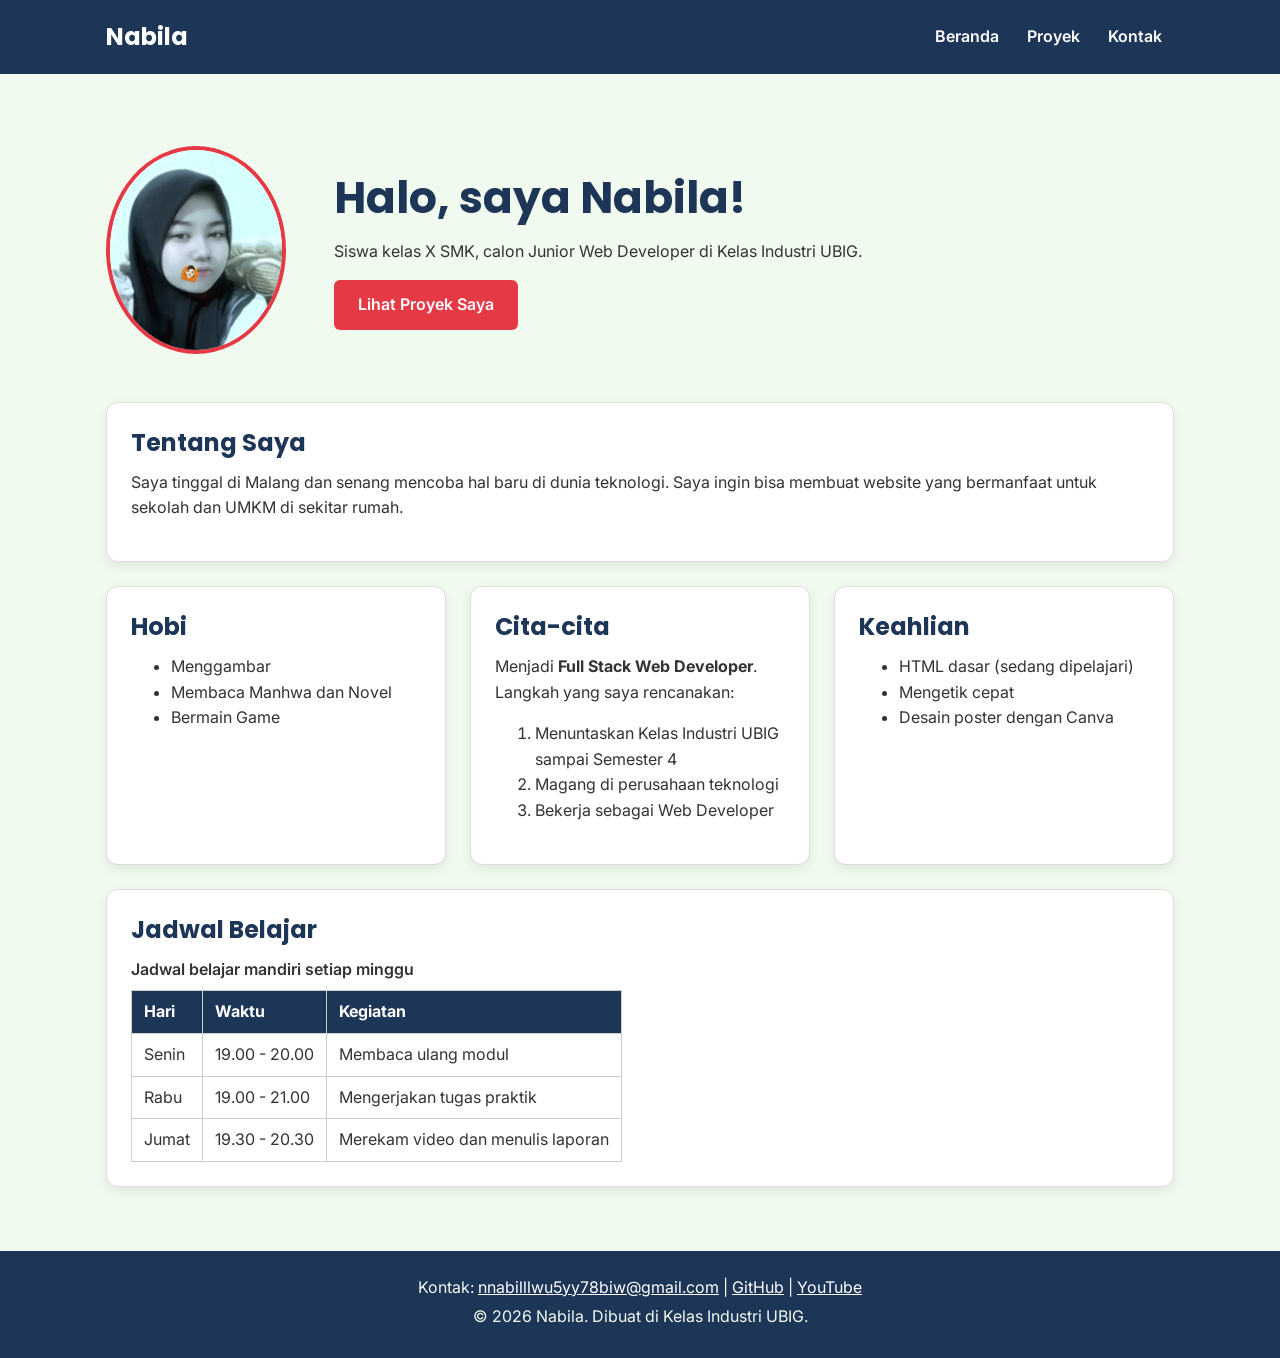
==== index.html @ a0c4376a "pindah file ke folder luar" ====
<!DOCTYPE html>
<html lang="id">
<head>      
  <meta charset="UTF-8">  
  <meta name="viewport" content="width=device-width, initial-scale=1.0">
  <title>Nabila | Beranda</title>
  <link rel="preconnect" href="https://fonts.googleapis.com">
  <link rel="preconnect" href="https://fonts.gstatic.com" crossorigin>
  <link href="https://fonts.googleapis.com/css2?family=Inter:wght@400;600&family=Poppins:wght@600;700&display=swap" rel="stylesheet">
  <link rel="stylesheet" href="css/style.css">
</head>
<body>
  <header>
    <div class="container navbar">
      <h1>Nabila</h1>
      <nav class="menu-laptop">
        <ul> 
          <li><a href="index.html">Beranda</a></li>
          <li><a href="proyek.html">Proyek</a></li>
          <li><a href="kontak.html">Kontak</a></li>
        </ul>
      </nav>
      <!-- Tantangan: menu ponsel yang bisa dibuka-tutup -->
      <details class="menu-ponsel">
        <summary>Menu</summary>
        <nav>
          <ul>
            <li><a href="index.html">Beranda</a></li>
            <li><a href="proyek.html">Proyek</a></li>
            <li><a href="kontak.html">Kontak</a></li>
          </ul>
        </nav>
      </details>
    </div>
  </header>

  <main>
    <div class="container">
      <section class="hero">
        <img src="img/myfoto.jpeg" alt="Foto profil Andi Pratama" width="180">
        <div>
          <h2>Halo, saya Nabila!</h2>
          <p>Siswa kelas X SMK, calon Junior Web Developer di Kelas Industri UBIG.</p>
          <a href="proyek.html" class="tombol">Lihat Proyek Saya</a>
        </div>
      </section>

      <section class="kartu">
        <h2>Tentang Saya</h2>
        <p>Saya tinggal di Malang dan senang mencoba hal baru di dunia teknologi. Saya ingin bisa membuat website yang bermanfaat untuk sekolah dan UMKM di sekitar rumah.</p>
      </section>

      <div class="daftar-kartu">
        <section class="kartu">
          <h2>Hobi</h2>
          <ul>
            <li>Menggambar</li>
            <li>Membaca Manhwa dan Novel</li>
            <li>Bermain Game</li>
          </ul>
        </section>

        <section class="kartu">
          <h2>Cita-cita</h2>
          <p>Menjadi <strong>Full Stack Web Developer</strong>. Langkah yang saya rencanakan:</p>
          <ol>
            <li>Menuntaskan Kelas Industri UBIG sampai Semester 4</li>
            <li>Magang di perusahaan teknologi</li>
            <li>Bekerja sebagai Web Developer</li>
          </ol>
        </section>

        <section class="kartu">
          <h2>Keahlian</h2>
          <ul>
            <li>HTML dasar (sedang dipelajari)</li>
            <li>Mengetik cepat</li>
            <li>Desain poster dengan Canva</li>
          </ul>
        </section>
      </div>

      <section class="kartu">
        <h2>Jadwal Belajar</h2>
        <table>
          <caption>Jadwal belajar mandiri setiap minggu</caption>
          <thead>
            <tr>
              <th>Hari</th>
              <th>Waktu</th>
              <th>Kegiatan</th>
            </tr>
          </thead>
          <tbody>
            <tr>
              <td>Senin</td>
              <td>19.00 - 20.00</td>
              <td>Membaca ulang modul</td>
            </tr>
            <tr>
              <td>Rabu</td>
              <td>19.00 - 21.00</td>
              <td>Mengerjakan tugas praktik</td>
            </tr>
            <tr>
              <td>Jumat</td>
              <td>19.30 - 20.30</td>
              <td>Merekam video dan menulis laporan</td>
            </tr>
          </tbody>
        </table>
      </section>
    </div>
  </main>

  <footer>
    <p>Kontak: <a href="mailto:andi.pratama@example.com">nnabilllwu5yy78biw@gmail.com</a> |
      <a href="https://github.com/" target="_blank">GitHub</a> |
      <a href="https://www.youtube.com/" target="_blank">YouTube</a></p>
    <p>&copy; 2026 Nabila. Dibuat di Kelas Industri UBIG.</p>
  </footer>
</body>
</html>
---- css/style.css ----
/* Gaya portofolio Andi Pratama
   Palet: #1D3557 (utama), #E63946 (aksen), #F1FAEE (latar)
   Huruf: Poppins (judul), Inter (isi)
   Tata letak: mobile first, titik ubah 768px (tablet) dan 1024px (laptop) */

/* 1. Reset */
* {
  box-sizing: border-box;
  margin: 0;
}

img {
  max-width: 100%;
  height: auto;
}

/* 2. Dasar halaman: warna dan huruf */
body {
  font-family: "Inter", Arial, sans-serif;
  font-size: 1rem;
  line-height: 1.6;
  color: #333333;
  background-color: #F1FAEE;
}

h1, h2, h3 {
  font-family: "Poppins", Arial, sans-serif;
  color: #1D3557;
  line-height: 1.3;
}

h2 {
  margin-bottom: 0.75rem;
}

p, ul, ol {
  margin-bottom: 1rem;
}

a {
  color: #E63946;
}

/* 3. Wadah, header, dan menu */
.container {
  max-width: 1100px;
  margin: 0 auto;
  padding: 0 1rem;
}

header {
  background-color: #1D3557;
  color: #FFFFFF;
  padding: 1rem 0;
}

header h1 {
  color: #FFFFFF;
  font-size: 1.5rem;
}

.navbar {
  display: flex;
  flex-wrap: wrap;
  justify-content: space-between;
  align-items: center;
  gap: 0.5rem;
}

nav ul {
  display: flex;
  gap: 0.25rem;
  padding: 0;
  margin: 0;
  list-style: none;
}

nav a {
  display: inline-block;
  padding: 0.5rem 0.75rem;
  border-radius: 6px;
  color: #FFFFFF;
  font-weight: 600;
  text-decoration: none;
}

/* Tantangan: menu ponsel buka-tutup dengan details */
.menu-laptop {
  display: none;
}

.menu-ponsel summary {
  padding: 0.5rem 0.75rem;
  border: 1px solid #FFFFFF;
  border-radius: 6px;
  font-weight: 600;
  cursor: pointer;
}

.menu-ponsel ul {
  flex-direction: column;
  margin-top: 0.5rem;
}

/* 4. Isi utama, hero, dan kartu */
main {
  padding: 1.5rem 0;
}

.hero {
  display: flex;
  flex-direction: column;
  align-items: center;
  gap: 1.5rem;
  padding: 1rem 0 2rem;
  text-align: center;
}

.hero img {
  border: 4px solid #E63946;
  border-radius: 50%;
}

.hero h2 {
  font-size: 2rem;
}

.tombol {
  display: inline-block;
  padding: 0.75rem 1.5rem;
  border-radius: 6px;
  background-color: #E63946;
  color: #FFFFFF;
  font-weight: 600;
  text-decoration: none;
}

.kartu {
  background-color: #FFFFFF;
  padding: 1rem;
  margin-bottom: 1.5rem;
  border: 1px solid #DDDDDD;
  border-radius: 12px;
  box-shadow: 0 4px 12px rgba(0, 0, 0, 0.08);
}

.daftar-kartu {
  display: flex;
  flex-wrap: wrap;
  gap: 1.5rem;
  margin-bottom: 1.5rem;
}

.daftar-kartu .kartu {
  flex: 1 1 280px;
  margin-bottom: 0;
}

article img {
  border-radius: 8px;
  border: 1px solid #DDDDDD;
}

/* 5. Tabel */
table {
  border-collapse: collapse;
}

caption {
  font-weight: 600;
  text-align: left;
  margin-bottom: 0.5rem;
}

th, td {
  border: 1px solid #CCCCCC;
  padding: 0.5rem 0.75rem;
  text-align: left;
}

th {
  background-color: #1D3557;
  color: #FFFFFF;
}

/* 6. Form */
label {
  font-weight: 600;
}

input, select, textarea {
  width: 100%;
  max-width: 22rem;
  padding: 0.6rem;
  margin-top: 0.25rem;
  border: 1px solid #CCCCCC;
  border-radius: 6px;
  font-family: inherit;
  font-size: 1rem;
}

button {
  padding: 0.75rem 1.5rem;
  border: none;
  border-radius: 6px;
  background-color: #E63946;
  color: #FFFFFF;
  font-family: inherit;
  font-size: 1rem;
  font-weight: 600;
  cursor: pointer;
}

/* 7. Footer */
footer {
  background-color: #1D3557;
  color: #F1FAEE;
  text-align: center;
  padding: 1.5rem;
}

footer p {
  margin-bottom: 0.25rem;
}

footer a {
  color: #FFFFFF;
}

/* 8. Tablet: lebar layar 768px ke atas */
@media (min-width: 768px) {
  .menu-laptop {
    display: block;
  }

  .menu-ponsel {
    display: none;
  }

  .hero {
    flex-direction: row;
    padding: 2rem 0 3rem;
    text-align: left;
  }

  .kartu {
    padding: 1.5rem;
  }
}

/* 9. Laptop: lebar layar 1024px ke atas */
@media (min-width: 1024px) {
  main {
    padding: 2.5rem 0;
  }

  .hero {
    gap: 3rem;
  }

  .hero h2 {
    font-size: 2.75rem;
  }
}
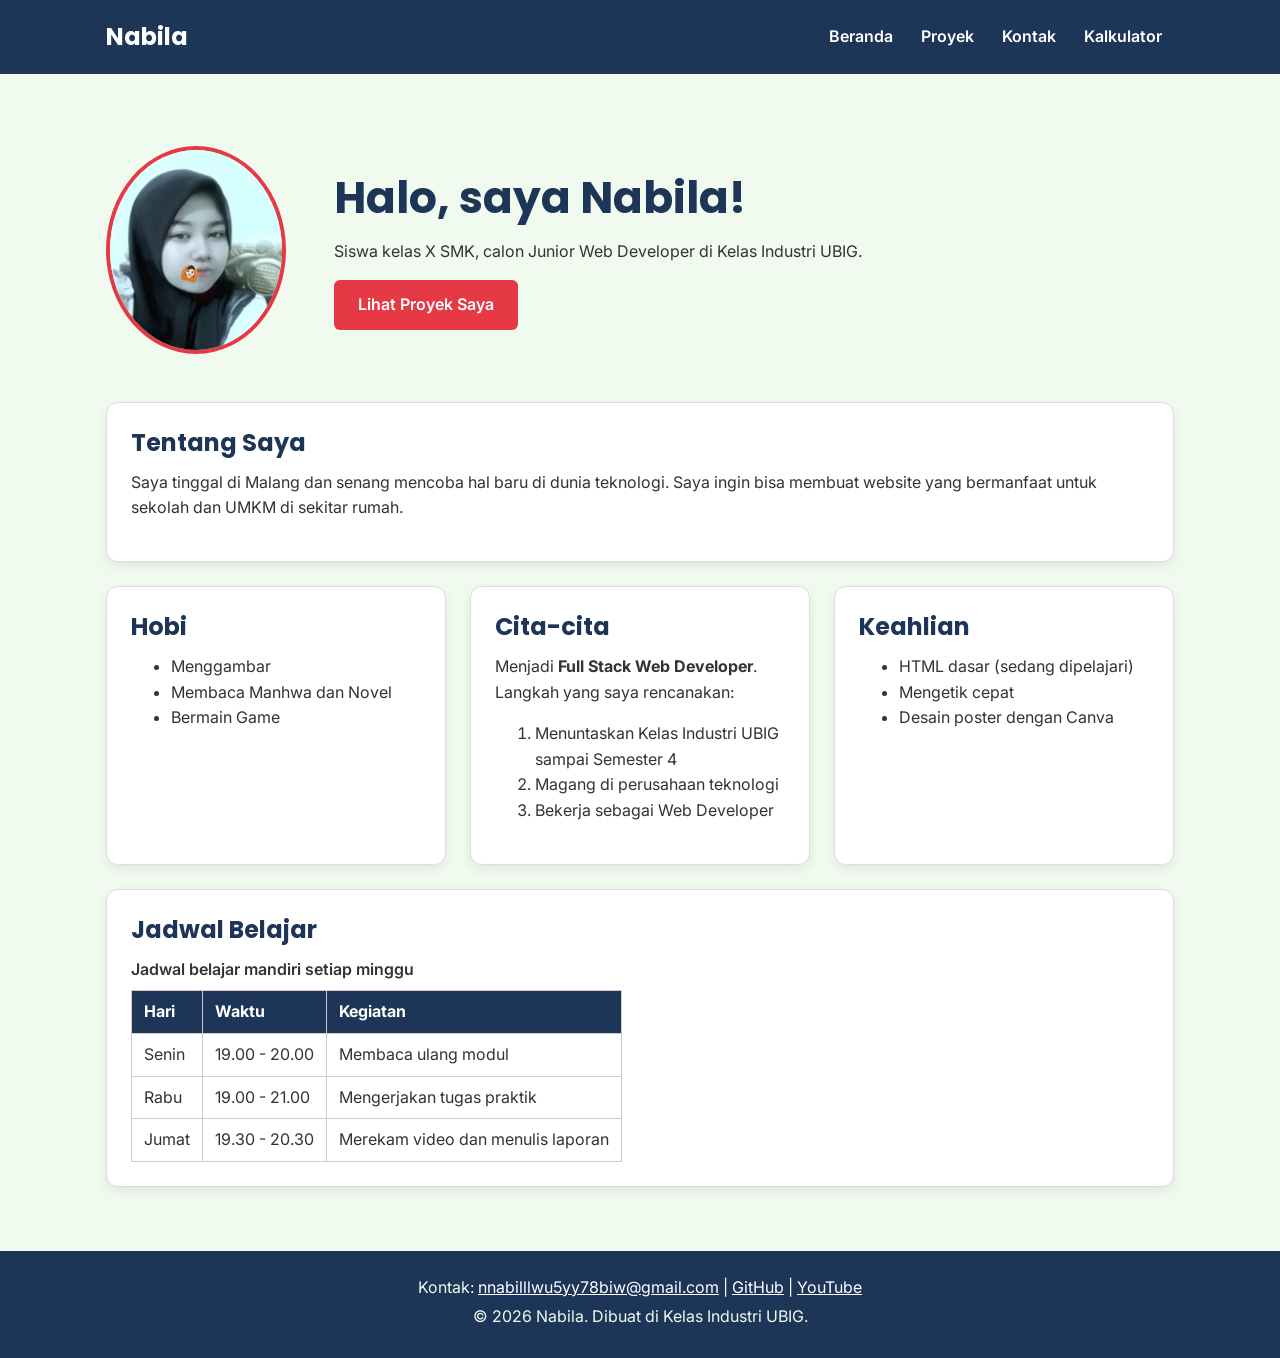
==== commit 6fb1ae15: "Mengupdate website" ====
--- a/index.html
+++ b/index.html
@@ -4,10 +4,13 @@
   <meta charset="UTF-8">  
   <meta name="viewport" content="width=device-width, initial-scale=1.0">
   <title>Nabila | Beranda</title>
+  <link rel="icon" href="img/profile.png">
   <link rel="preconnect" href="https://fonts.googleapis.com">
   <link rel="preconnect" href="https://fonts.gstatic.com" crossorigin>
   <link href="https://fonts.googleapis.com/css2?family=Inter:wght@400;600&family=Poppins:wght@600;700&display=swap" rel="stylesheet">
   <link rel="stylesheet" href="css/style.css">
+  <script src="js/latihan.js" defer></script>
+  <script src="js/logika.js" defer></script>
 </head>
 <body>
   <header>
@@ -18,6 +21,7 @@
           <li><a href="index.html">Beranda</a></li>
           <li><a href="proyek.html">Proyek</a></li>
           <li><a href="kontak.html">Kontak</a></li>
+          <li><a href="kalkulator.html">Kalkulator</a></li>
         </ul>
       </nav>
       <!-- Tantangan: menu ponsel yang bisa dibuka-tutup -->
@@ -28,6 +32,7 @@
             <li><a href="index.html">Beranda</a></li>
             <li><a href="proyek.html">Proyek</a></li>
             <li><a href="kontak.html">Kontak</a></li>
+            <li><a href="kalkulator.html">Kalkulator</a></li>
           </ul>
         </nav>
       </details>
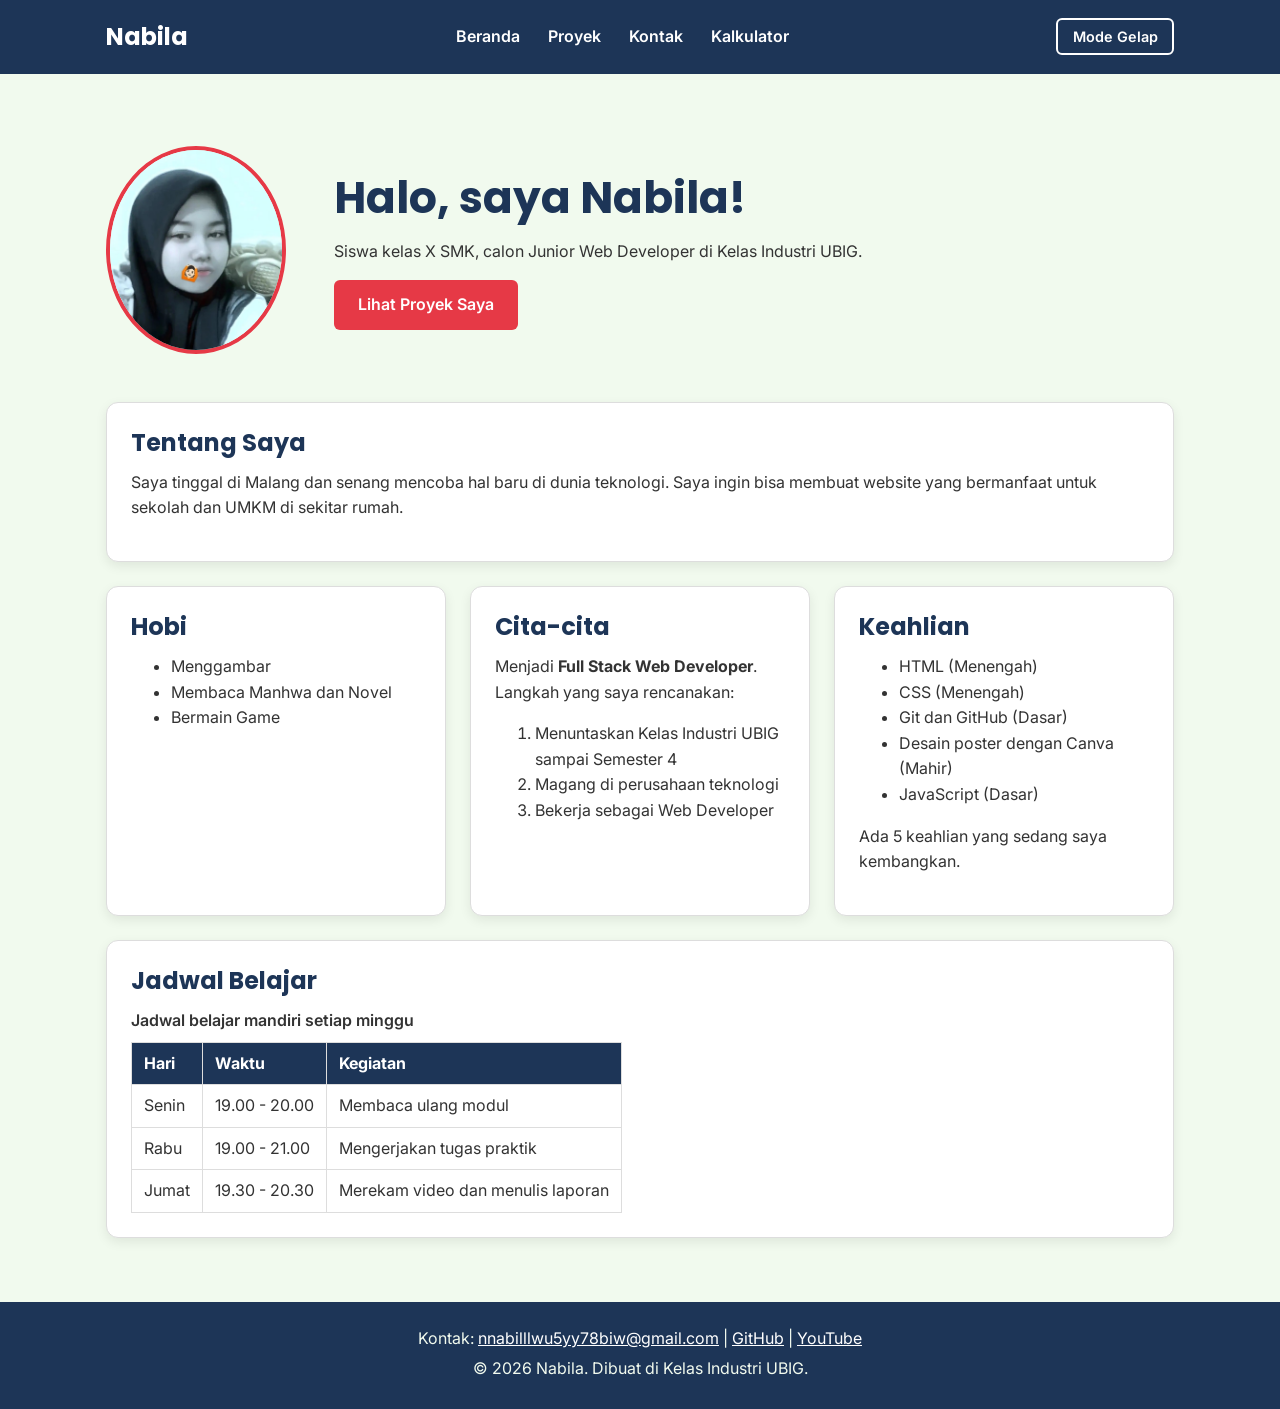
==== commit 0413fbe7: "feat: tambah keahlian dinamis, mode gelap, dan filter proyek" ====
--- a/index.html
+++ b/index.html
@@ -9,8 +9,7 @@
   <link rel="preconnect" href="https://fonts.gstatic.com" crossorigin>
   <link href="https://fonts.googleapis.com/css2?family=Inter:wght@400;600&family=Poppins:wght@600;700&display=swap" rel="stylesheet">
   <link rel="stylesheet" href="css/style.css">
-  <script src="js/latihan.js" defer></script>
-  <script src="js/logika.js" defer></script>
+  <script src="js/main.js" defer></script>
 </head>
 <body>
   <header>
@@ -24,6 +23,9 @@
           <li><a href="kalkulator.html">Kalkulator</a></li>
         </ul>
       </nav>
+      <button type="button" id="tombol-tema" class="tombol-tema">
+          Mode Gelap
+      </button>
       <!-- Tantangan: menu ponsel yang bisa dibuka-tutup -->
       <details class="menu-ponsel">
         <summary>Menu</summary>
@@ -77,11 +79,8 @@
 
         <section class="kartu">
           <h2>Keahlian</h2>
-          <ul>
-            <li>HTML dasar (sedang dipelajari)</li>
-            <li>Mengetik cepat</li>
-            <li>Desain poster dengan Canva</li>
-          </ul>
+          <ul id="daftar-skill"></ul>
+          <p id="jumlah-skill"></p>
         </section>
       </div>
 
--- a/css/style.css
+++ b/css/style.css
@@ -19,13 +19,13 @@
   font-family: "Inter", Arial, sans-serif;
   font-size: 1rem;
   line-height: 1.6;
-  color: #333333;
-  background-color: #F1FAEE;
+  color: var(--warna-teks);
+  background-color: var(--warna-latar);
 }
 
 h1, h2, h3 {
   font-family: "Poppins", Arial, sans-serif;
-  color: #1D3557;
+  color: var(--warna-judul);
   line-height: 1.3;
 }
 
@@ -38,7 +38,7 @@
 }
 
 a {
-  color: #E63946;
+  color: var(--warna-tautan);
 }
 
 /* 3. Wadah, header, dan menu */
@@ -49,7 +49,7 @@
 }
 
 header {
-  background-color: #1D3557;
+  background-color: var(--warna-utama);
   color: #FFFFFF;
   padding: 1rem 0;
 }
@@ -117,7 +117,7 @@
 }
 
 .hero img {
-  border: 4px solid #E63946;
+  border: 4px solid var(--warna-aksen);
   border-radius: 50%;
 }
 
@@ -129,14 +129,14 @@
   display: inline-block;
   padding: 0.75rem 1.5rem;
   border-radius: 6px;
-  background-color: #E63946;
+  background-color: var(--warna-aksen);
   color: #FFFFFF;
   font-weight: 600;
   text-decoration: none;
 }
 
 .kartu {
-  background-color: #FFFFFF;
+  background-color: var(--warna-kartu);
   padding: 1rem;
   margin-bottom: 1.5rem;
   border: 1px solid #DDDDDD;
@@ -158,7 +158,7 @@
 
 article img {
   border-radius: 8px;
-  border: 1px solid #DDDDDD;
+  border: 1px solid var(--warna-garis);
 }
 
 /* 5. Tabel */
@@ -173,7 +173,7 @@
 }
 
 th, td {
-  border: 1px solid #CCCCCC;
+  border: 1px solid var(--warna-garis);
   padding: 0.5rem 0.75rem;
   text-align: left;
 }
@@ -193,10 +193,16 @@
   max-width: 22rem;
   padding: 0.6rem;
   margin-top: 0.25rem;
-  border: 1px solid #CCCCCC;
+  border: 1px solid var(--warna-garis);
   border-radius: 6px;
   font-family: inherit;
   font-size: 1rem;
+  background-color: var(--warna-kartu);
+  color: var(--warna-teks);
+}
+
+.keterangan {
+font-size: 0.875rem;
 }
 
 button {
@@ -262,3 +268,57 @@
     font-size: 2.75rem;
   }
 }
+
+/* 10. Tombol tema, filter, dan label kategori */
+.tombol-tema {
+padding: 0.5rem 0.9rem;
+border: 2px solid #FFFFFF;
+background-color: transparent;
+font-size: 0.9rem;
+}
+
+:root {
+--warna-utama: #1D3557;
+--warna-judul: #1D3557;
+--warna-aksen: #E63946;
+--warna-tautan: #E63946;
+--warna-latar: #F1FAEE;
+--warna-teks: #333333;
+--warna-kartu: #FFFFFF;
+--warna-garis: #DDDDDD;
+}
+
+.filter {
+display: flex;
+flex-wrap: wrap;
+gap: 0.5rem;
+margin-bottom: 1rem;
+}
+.tombol-filter {
+padding: 0.5rem 1rem;
+border: 2px solid var(--warna-garis);
+background-color: var(--warna-kartu);
+color: var(--warna-judul);
+}
+.label {
+display: inline-block;
+padding: 0.1rem 0.6rem;
+margin-bottom: 0.5rem;
+border-radius: 999px;
+background-color: var(--warna-latar);
+color: var(--warna-judul);
+font-size: 0.85rem;
+font-weight: 600;
+}
+
+/* 11. Tema gelap: isi variabel diganti saat body memiliki class
+gelap */
+body.gelap {
+--warna-utama: #0B1526;
+--warna-judul: #A8DADC;
+--warna-tautan: #FF8A8A;
+--warna-latar: #121A24;
+--warna-teks: #E3E8EE;
+--warna-kartu: #1C2836;
+--warna-garis: #34465A;
+}
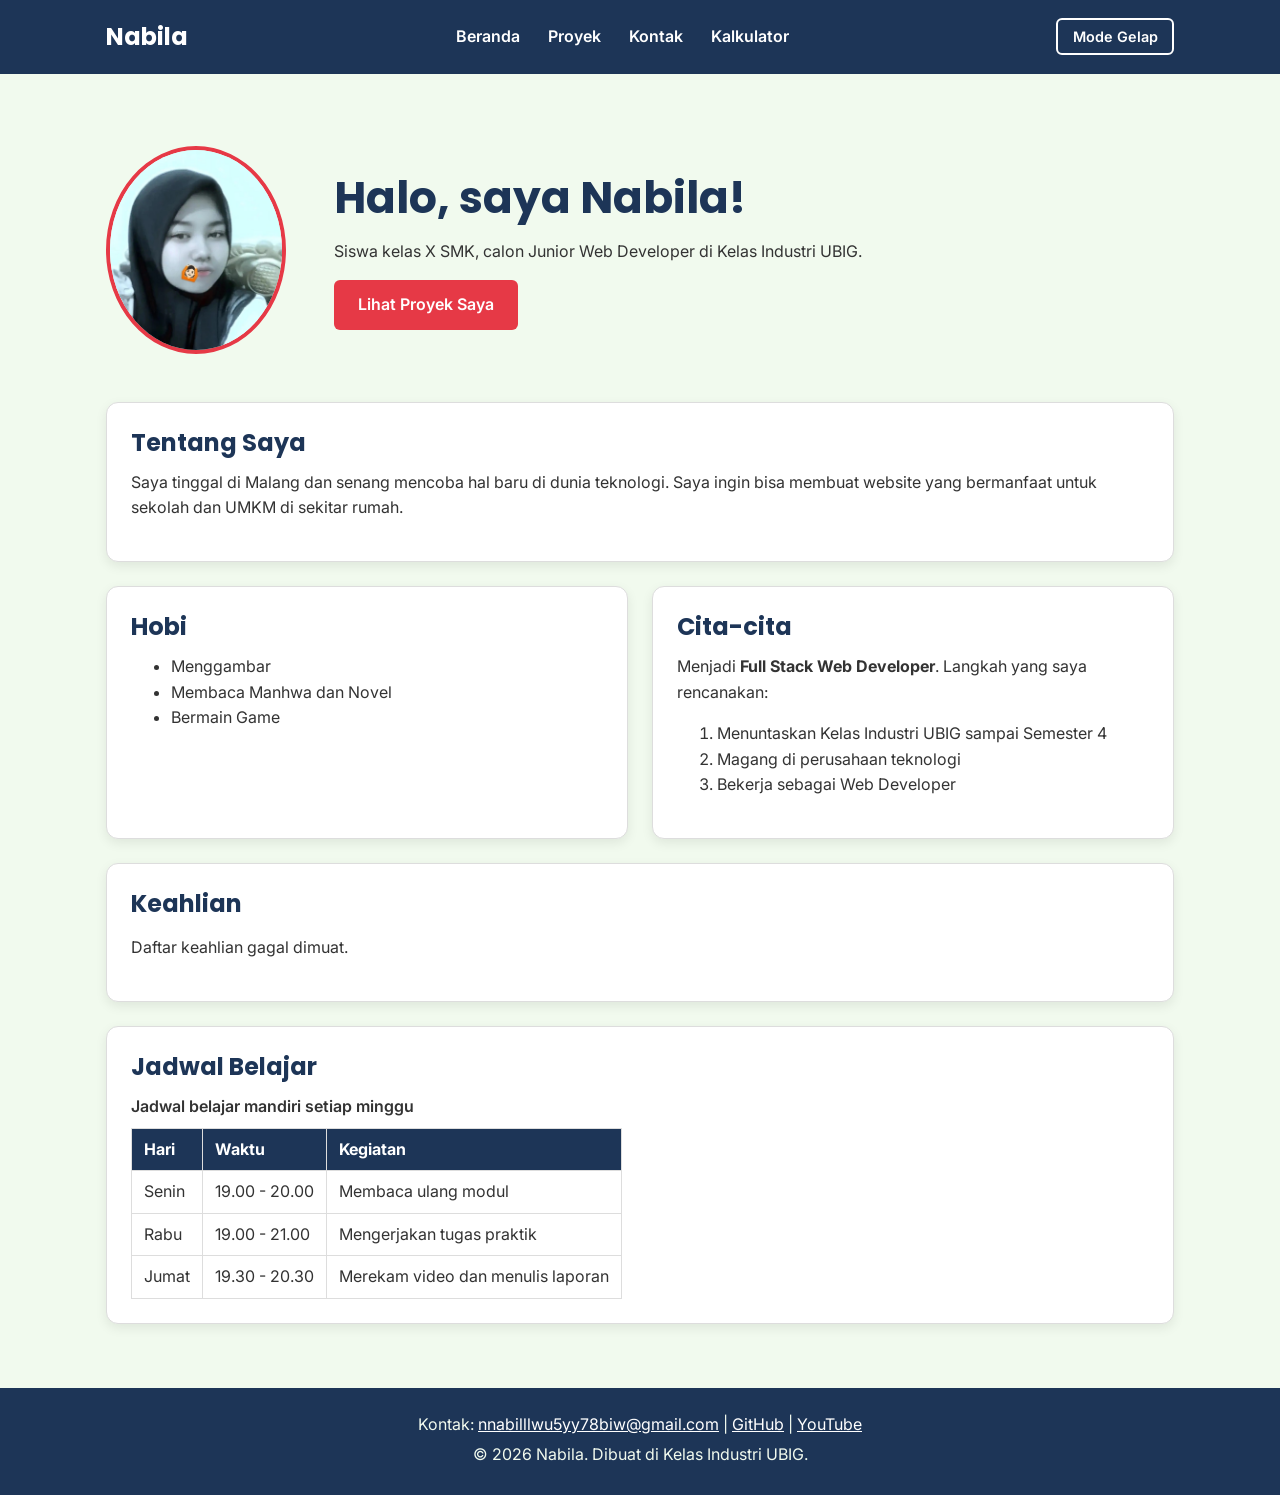
==== commit da2f697b: "feat: tampilkan repositori GitHub dan keahlian dari JSON" ====
--- a/index.html
+++ b/index.html
@@ -76,13 +76,13 @@
             <li>Bekerja sebagai Web Developer</li>
           </ol>
         </section>
+        </div>
 
-        <section class="kartu">
+        <div class="kartu">
           <h2>Keahlian</h2>
           <ul id="daftar-skill"></ul>
           <p id="jumlah-skill"></p>
-        </section>
-      </div>
+        </div>
 
       <section class="kartu">
         <h2>Jadwal Belajar</h2>
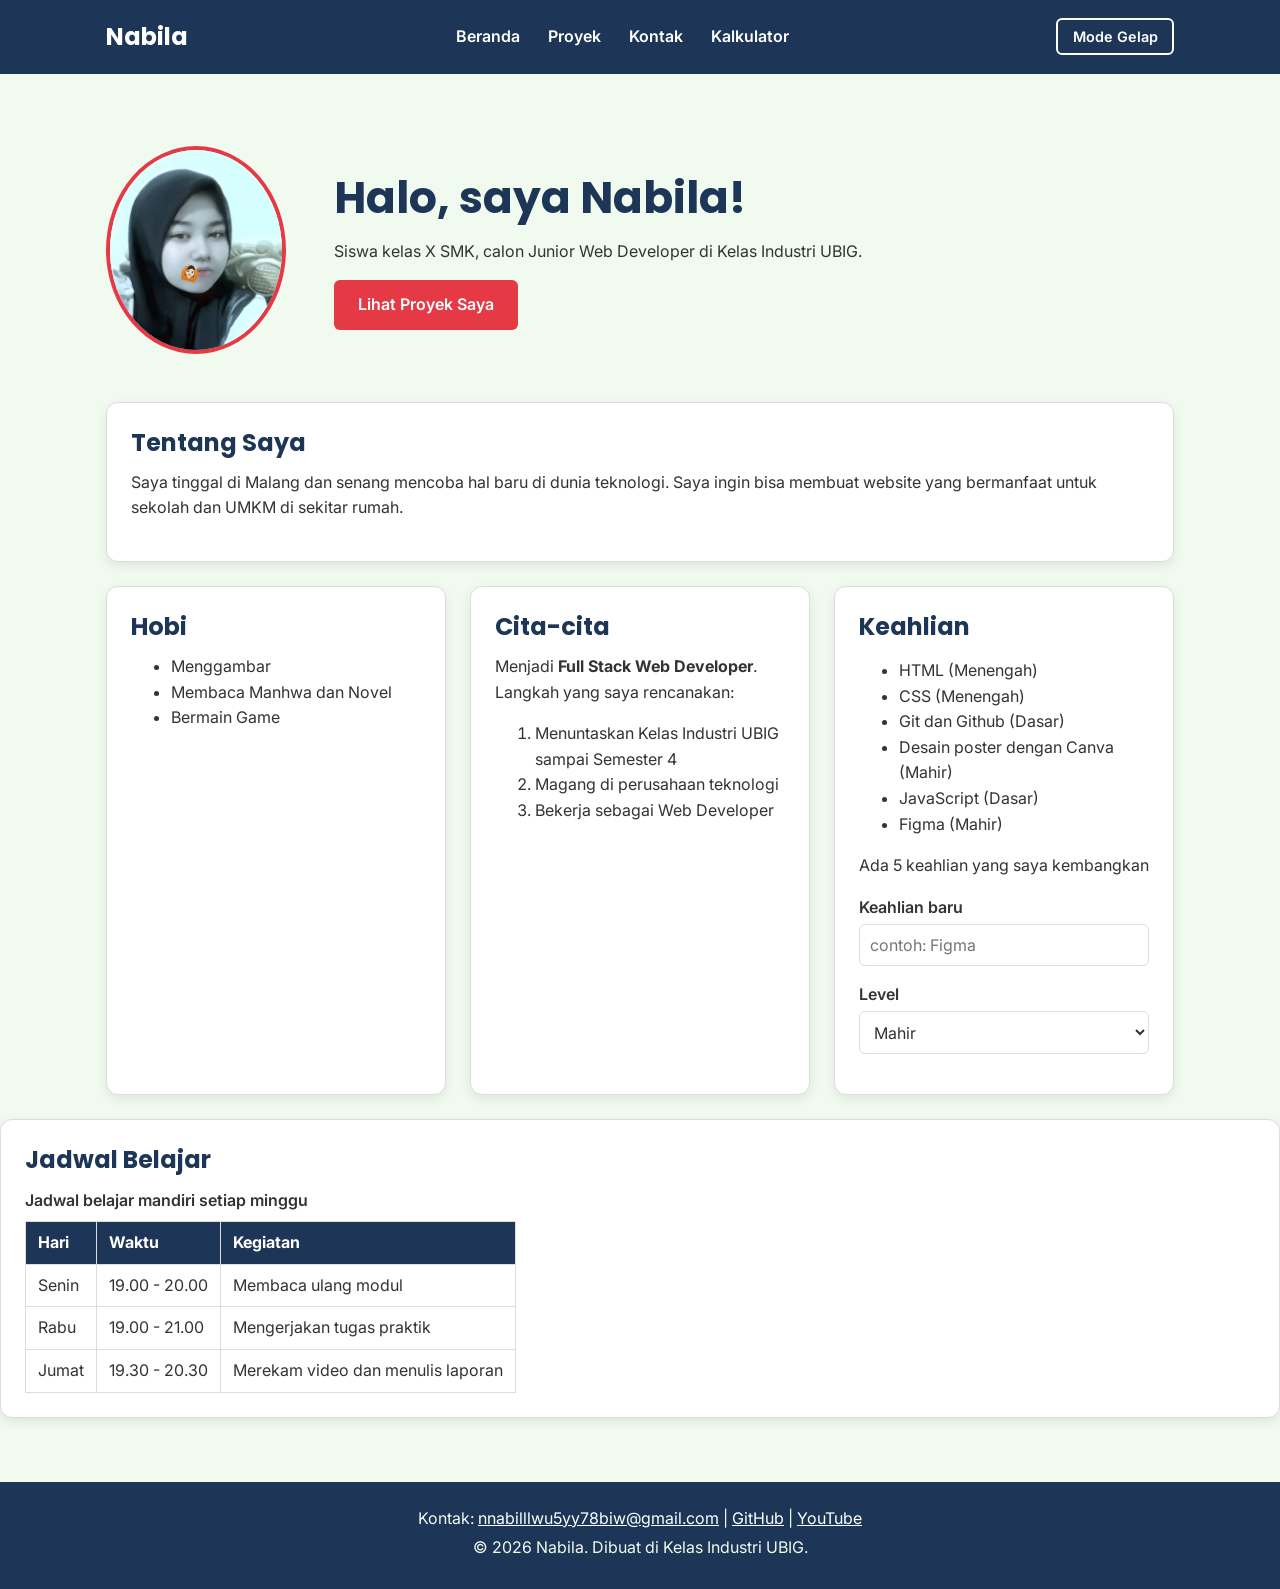
==== commit 599925f8: "feat: uji praktik paket A tambah keahlian" ====
--- a/index.html
+++ b/index.html
@@ -76,12 +76,37 @@
             <li>Bekerja sebagai Web Developer</li>
           </ol>
         </section>
+        
+        <section class="kartu">
+          <h2>Keahlian</h2>
+          <p id="jumlah-skill"></p>
+          <div class="tambah-skill">
+          <ul>
+          <li> HTML (Menengah)</li>
+          <li>CSS (Menengah)</li>
+          <li>Git dan Github (Dasar)</li>
+          <li>Desain poster dengan Canva (Mahir)</li>
+          <li>JavaScript (Dasar)</li>
+          <li>Figma (Mahir)</li>
+          </ul>
+          <p>Ada 5 keahlian yang saya kembangkan </p>
+
+          <from>
+            <p>
+              <label for="text">Keahlian baru</label><br>
+              <input type="text" id="text" name="text" placeholder="contoh: Figma" required>
+            </p>
+            <p>
+              <label for="level">Level</label><br>
+              <select id="level" name="level" required>
+                <option value="mahir">Mahir</option>
+                <option value="menengah">Menengah</option>
+                <option value="dasar">Dasar</option>
+              </select>
+            </p>
+          </from>
+        </section>
         </div>
-
-        <div class="kartu">
-          <h2>Keahlian</h2>
-          <ul id="daftar-skill"></ul>
-          <p id="jumlah-skill"></p>
         </div>
 
       <section class="kartu">
